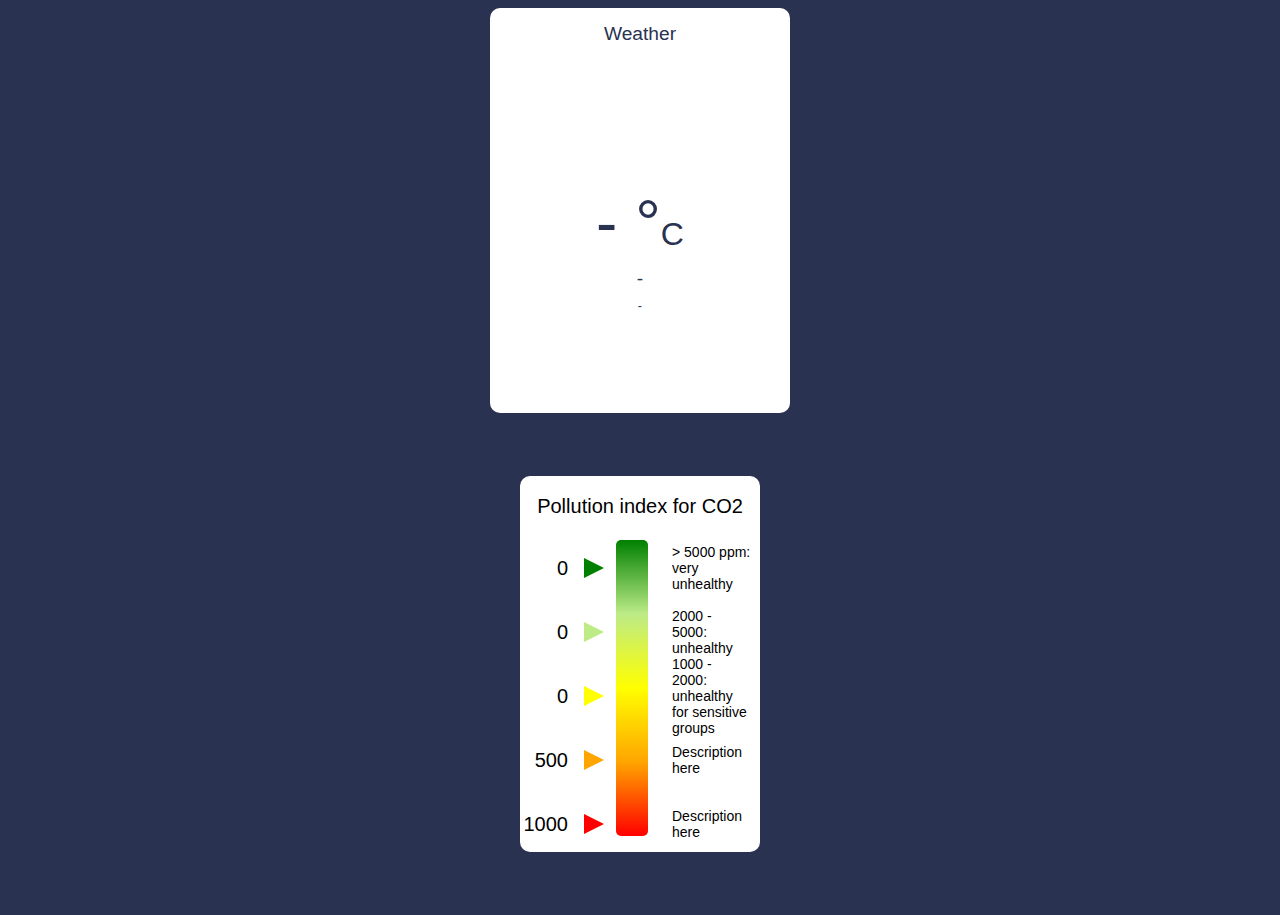
==== index.html @ 01a94a63 "pollution bar" ====
<!DOCTYPE html>
<html lang="en">
  <head>
    <meta charset="UTF-8" />
    <meta http-equiv="X-UA-Compatible" content="IE=edge" />
    <meta name="viewport" content="width=device-width, initial-scale=1.0" />
    <link rel="stylesheet" href="style.css" />
    <title>Weather fetching</title>
  </head>
  <body>
    <div class="container">
      <div class="app-title">
        <p>Weather</p>
      </div>
      <div class="notification"></div>

      <div class="weather container">
        <div class="weather-icon">
          <img src="icons/unknown.png" alt="" />
        </div>
        <div class="temp-value">
          <p>- °<span>C</span></p>
        </div>

        <div class="temp-description"><p>-</p></div>
        <div class="location"><p>-</p></div>
      </div>
    </div>
    <section id="pollutionInfo">
    <div class="pollutionGrid">
      <p id="headline">Pollution index for CO2</p>
        <p id="valueRed" class="pollutionValues">1000</p>
        <p id="valueOrange" class="pollutionValues">500</p>
        <p id="valueYellow" class="pollutionValues">0</p>
        <p id="valueLightGreen" class="pollutionValues">0</p>
        <p id="valueGreen" class="pollutionValues">0</p>
        <div id="redTriangle" class="triangle-down"></div>
        <div id="orangeTriangle" class="triangle-down"></div>
        <div id="yellowTriangle" class="triangle-down"></div>
        <div id="lightGreenTriangle" class="triangle-down"></div>
        <div id="greenTriangle" class="triangle-down"></div>
        <div class="bar"></div>
        <p id="descRed" class="descriptions">> 5000 ppm: very unhealthy</p>
        <p id="descOrange" class="descriptions">2000 - 5000: unhealthy</p>
        <p id="descYellow" class="descriptions">1000 - 2000: unhealthy for sensitive groups</p>
        <p id="descLightGreen" class="descriptions">Description here</p>
        <p id="descGreen" class="descriptions">Description here</p>
  </div>
</section>
    <script src="api.js"></script>
    <!-- <script src="script.js"></script> -->
  </body>
</html>
---- style.css ----
* {
  font-family: "Rimouksi", sans-serif;
}
body {
  background-color: #293251;
}
.container {
  width: 300px;
  background-color: #fff;
  display: block;
  margin: 0 auto;
  border-radius: 10px;
  padding-bottom: 50px;
}
.app-title {
  width: 300px;
  height: 50px;
  border-radius: 10px 10px 0 0;
}
.app-title p {
  text-align: center;
  padding: 15px;
  margin: 0 auto;
  font-size: 1.2em;
  color: #293251;
}
.notification {
  background-color: #f8d7da;
  display: none;
}
.notification p {
  background-color: #721c24;
  font-size: 1.2em;
  margin: 0;
  text-align: center;
  padding: 10px 0;
}
.weather-container {
  width: 300px;
  height: 260px;
  background-color: #19457a;
}
.weather-icon {
  width: 300px;
  height: 128px;
  /* background-color: #721c24; */
}
.weather-icon img {
  display: block;
  margin: 0 auto;
}
.temp-value p {
  padding: 0;
  margin: 0;
  color: #293251;
  font-size: 4em;
  text-align: center;
  cursor: pointer;
}
/* .temp-value p:hover {
} */
.temp-value span {
  color: #293251;
  font-size: 0.5em;
}
/* .temp-description {
} */
.temp-description p {
  padding: 8px;
  margin: 0;
  color: #293251;
  text-align: center;
  font-size: 1.2em;
}
/* .location {
} */
.location p {
  margin: 0;
  padding: 0;
  color: #293251;
  text-align: center;
  font-size: 0.8em;
}
/*Air quality card*/

#pollutionInfo {
  display: flex;
  justify-content: center;
  align-items: center;
  margin: 7vh;
}
.pollutionGrid {
  display: grid;
  align-items: center;
  justify-content: center;
  grid-template-columns: 3rem 2rem 2rem 6.5rem;
  grid-template-rows: 3.5rem repeat(5, 3.5rem);
  grid-template-areas:
  "a a a a"
  "e j c o"
  "f k c p"
  "g l c q"
  "h m c r"
  "i n c s"
  ;
  grid-gap: 0.5rem;
  position: relative;
  background-color: white;
  border-radius: 10px;
}
#headline {
  font-size: 20px;
  grid-area: a;
  text-align: center;
  margin-top: 1.5rem;
}

/*Values*/

.pollutionValues {
  font-size: 20px;
  text-align: right;
}

#valueRed {
  grid-area: i;
}
#valueOrange {
  grid-area: h;
}
#valueYellow {
  grid-area: g;
}
#valueLightGreen {
  grid-area: f;
}
#valueGreen {
  grid-area: e;
}

/*Triangles*/

.triangle-down {
  margin-left: .5rem;
	width: 0;
	height: 0;
	border-left: 10px solid transparent;
	border-right: 10px solid transparent;
  transform: rotate(270deg);
}
.triangle-down p {
  font-size: 12px;
}
#redTriangle {
  grid-area: n;
  border-top: 20px solid red;
}
#orangeTriangle {
  grid-area: m;
  border-top: 20px solid orange;
}
#yellowTriangle {
  border-top: 20px solid yellow;
  grid-area: l;
}
#lightGreenTriangle {
  border-top: 20px solid rgb(188, 235, 135);
  grid-area: k;
}
#greenTriangle {
  border-top: 20px solid green;
  grid-area: j;
}
/*Pollution bar*/
.bar {
grid-area: c;
height: 95%;
width: 2rem;
background: linear-gradient(to top, red, orange, yellow, rgb(188, 235, 135), green);
border-radius: 5px;
margin-bottom: 1rem;
}

/*Descriptions*/

  .descriptions {
    font-size: 14px;
    padding-left: 1rem;
    padding-right: .6rem;
  }
  #descRed{
    grid-area: o;
  }
  #descOrange{
    grid-area: p;
  }
  #descYellow{
    grid-area: q;
  }
  #descLightGreen{
    grid-area: r;
  }
  #descGreen{
    grid-area: s;
  }
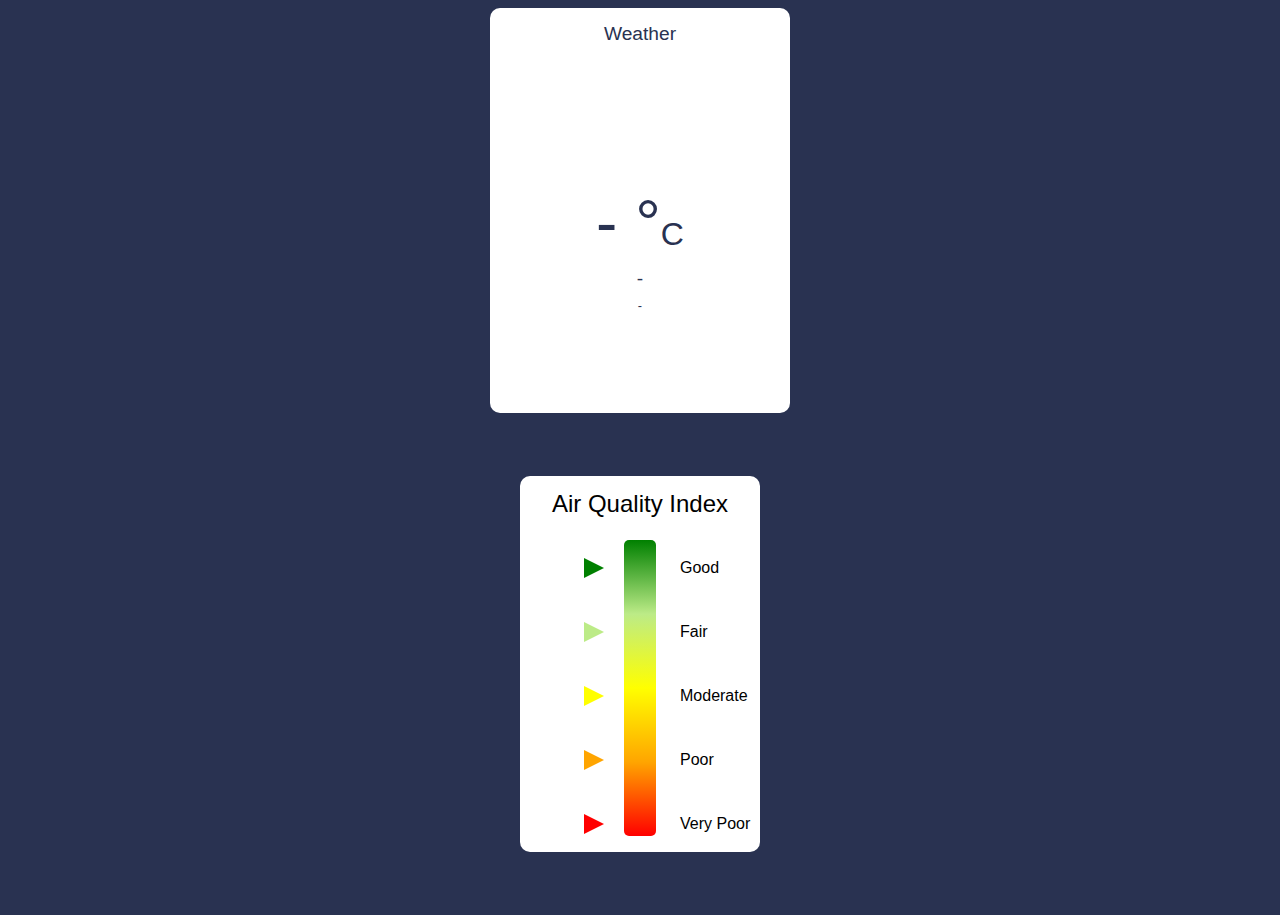
==== commit 26ca3985: "Merge pull request #2 from Sallaeliisa/main" ====
--- a/index.html
+++ b/index.html
@@ -28,23 +28,23 @@
     </div>
     <section id="pollutionInfo">
     <div class="pollutionGrid">
-      <p id="headline">Pollution index for CO2</p>
-        <p id="valueRed" class="pollutionValues">1000</p>
-        <p id="valueOrange" class="pollutionValues">500</p>
-        <p id="valueYellow" class="pollutionValues">0</p>
-        <p id="valueLightGreen" class="pollutionValues">0</p>
-        <p id="valueGreen" class="pollutionValues">0</p>
+      <p id="headline">Air Quality Index</p>
+        <p id="valueRed" class="pollutionValues"></p>
+        <p id="valueOrange" class="pollutionValues"></p>
+        <p id="valueYellow" class="pollutionValues"></p>
+        <p id="valueLightGreen" class="pollutionValues"></p>
+        <p id="valueGreen" class="pollutionValues"></p>
         <div id="redTriangle" class="triangle-down"></div>
         <div id="orangeTriangle" class="triangle-down"></div>
         <div id="yellowTriangle" class="triangle-down"></div>
         <div id="lightGreenTriangle" class="triangle-down"></div>
         <div id="greenTriangle" class="triangle-down"></div>
         <div class="bar"></div>
-        <p id="descRed" class="descriptions">> 5000 ppm: very unhealthy</p>
-        <p id="descOrange" class="descriptions">2000 - 5000: unhealthy</p>
-        <p id="descYellow" class="descriptions">1000 - 2000: unhealthy for sensitive groups</p>
-        <p id="descLightGreen" class="descriptions">Description here</p>
-        <p id="descGreen" class="descriptions">Description here</p>
+        <p id="descRed" class="descriptions">Very Poor</p>
+        <p id="descOrange" class="descriptions">Poor</p>
+        <p id="descYellow" class="descriptions">Moderate</p>
+        <p id="descLightGreen" class="descriptions">Fair</p>
+        <p id="descGreen" class="descriptions">Good</p>
   </div>
 </section>
     <script src="api.js"></script>
--- a/style.css
+++ b/style.css
@@ -93,7 +93,7 @@
   display: grid;
   align-items: center;
   justify-content: center;
-  grid-template-columns: 3rem 2rem 2rem 6.5rem;
+  grid-template-columns: 3.5rem 2rem 2rem 6rem;
   grid-template-rows: 3.5rem repeat(5, 3.5rem);
   grid-template-areas:
   "a a a a"
@@ -109,7 +109,7 @@
   border-radius: 10px;
 }
 #headline {
-  font-size: 20px;
+  font-size: 24px;
   grid-area: a;
   text-align: center;
   margin-top: 1.5rem;
@@ -120,6 +120,8 @@
 .pollutionValues {
   font-size: 20px;
   text-align: right;
+  margin-right: 1rem;
+  font-weight: bold;
 }
 
 #valueRed {
@@ -141,7 +143,6 @@
 /*Triangles*/
 
 .triangle-down {
-  margin-left: .5rem;
 	width: 0;
 	height: 0;
 	border-left: 10px solid transparent;
@@ -184,26 +185,26 @@
 /*Descriptions*/
 
   .descriptions {
-    font-size: 14px;
+    font-size: 16px;
     padding-left: 1rem;
     padding-right: .6rem;
   }
   #descRed{
-    grid-area: o;
+    grid-area: s;
   }
   #descOrange{
-    grid-area: p;
+    grid-area: r;
   }
   #descYellow{
     grid-area: q;
   }
   #descLightGreen{
-    grid-area: r;
+    grid-area: p;
   }
   #descGreen{
-    grid-area: s;
-  }
-
-
-
-
+    grid-area: o;
+  }
+
+
+
+
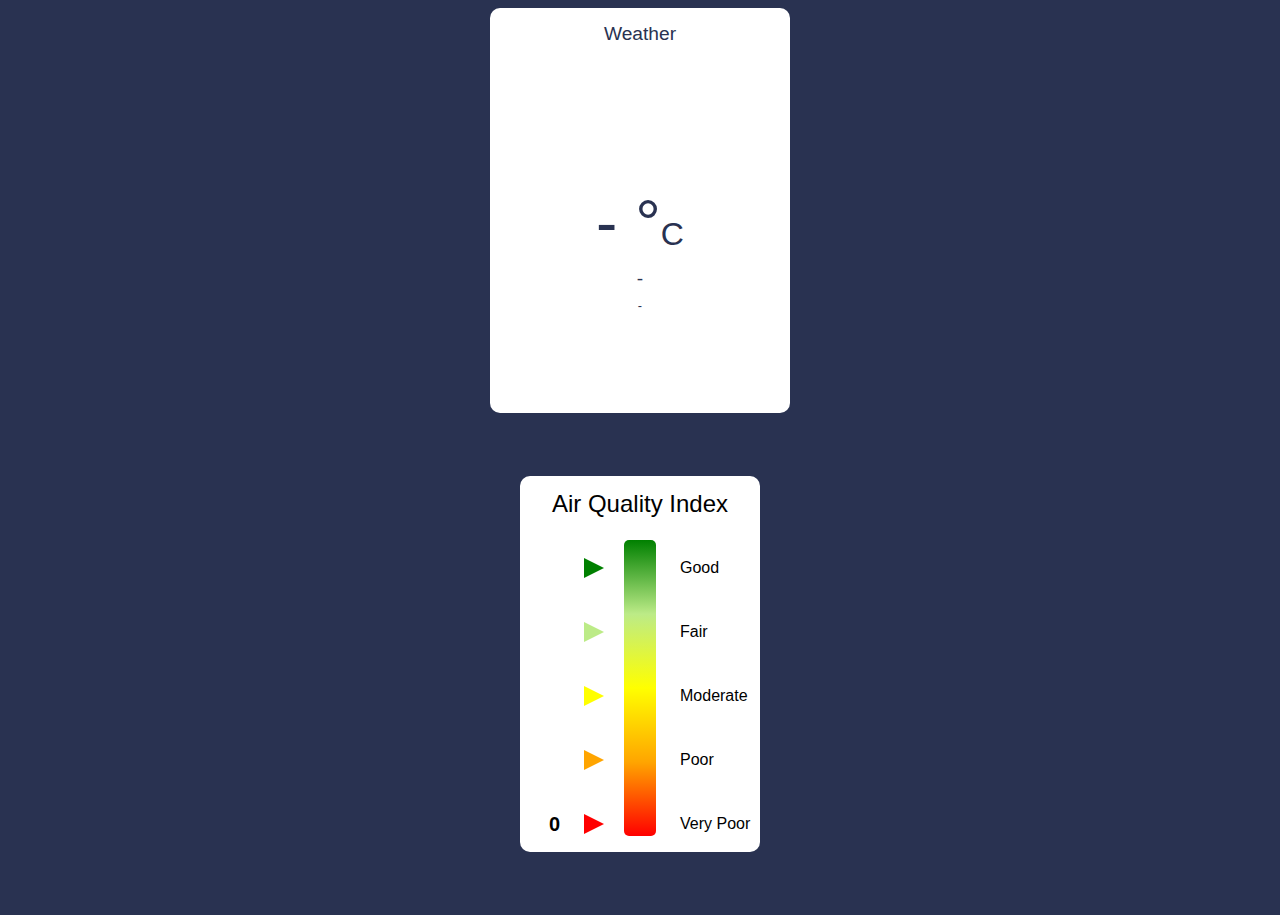
==== commit ea8a6618: "upload" ====
--- a/index.html
+++ b/index.html
@@ -29,7 +29,7 @@
     <section id="pollutionInfo">
     <div class="pollutionGrid">
       <p id="headline">Air Quality Index</p>
-        <p id="valueRed" class="pollutionValues"></p>
+        <p id="valueRed" class="pollutionValues">0</p>
         <p id="valueOrange" class="pollutionValues"></p>
         <p id="valueYellow" class="pollutionValues"></p>
         <p id="valueLightGreen" class="pollutionValues"></p>
--- a/style.css
+++ b/style.css
@@ -182,7 +182,7 @@
 margin-bottom: 1rem;
 }
 
-/*Descriptions*/
+/*Descriptions */
 
   .descriptions {
     font-size: 16px;
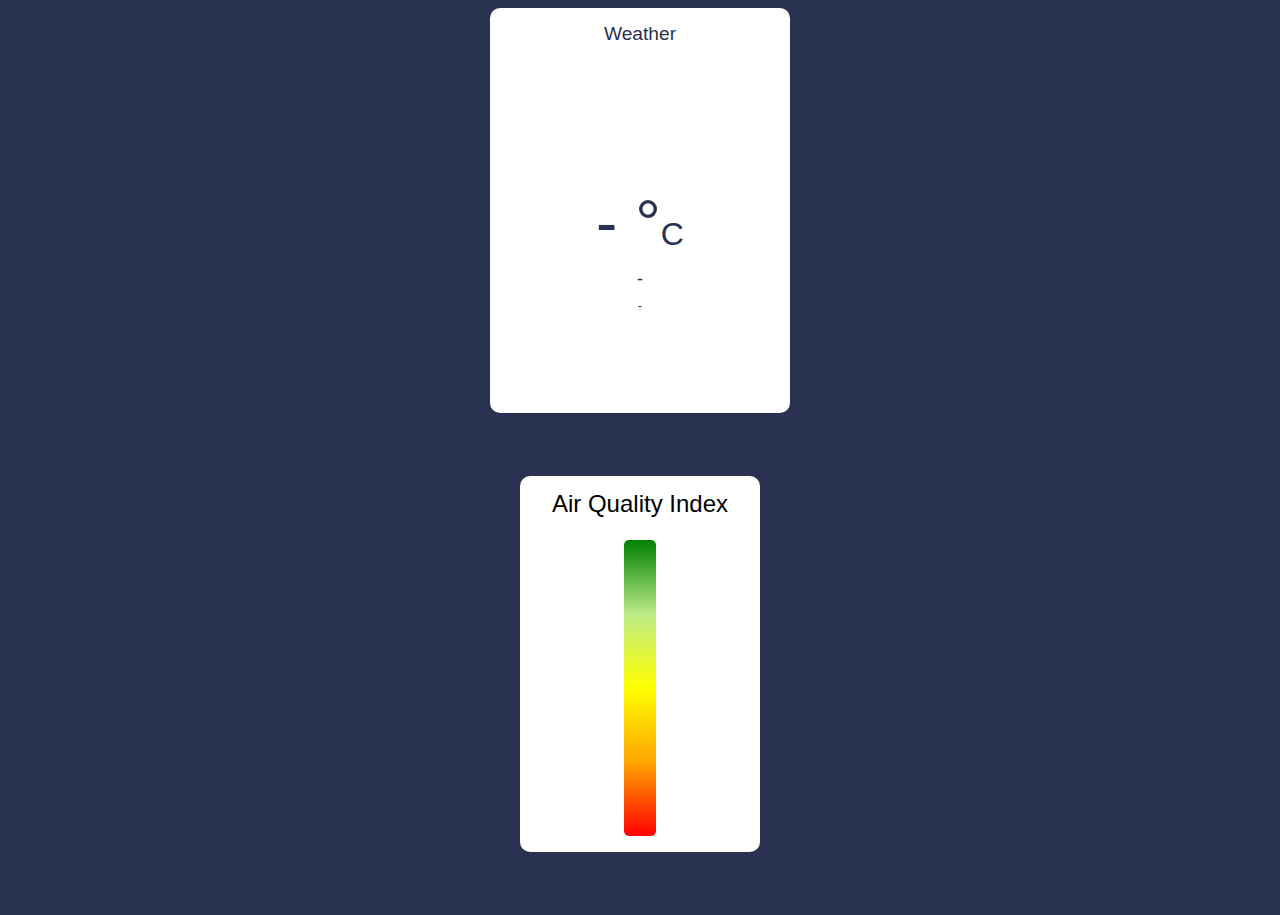
==== commit fdfebb2b: "pollution bar shows only one value at time" ====
--- a/index.html
+++ b/index.html
@@ -29,11 +29,11 @@
     <section id="pollutionInfo">
     <div class="pollutionGrid">
       <p id="headline">Air Quality Index</p>
-        <p id="valueRed" class="pollutionValues">0</p>
-        <p id="valueOrange" class="pollutionValues"></p>
-        <p id="valueYellow" class="pollutionValues"></p>
-        <p id="valueLightGreen" class="pollutionValues"></p>
-        <p id="valueGreen" class="pollutionValues"></p>
+        <p id="valueRed" class="pollutionValues">5</p>
+        <p id="valueOrange" class="pollutionValues">4</p>
+        <p id="valueYellow" class="pollutionValues">3</p>
+        <p id="valueLightGreen" class="pollutionValues">2</p>
+        <p id="valueGreen" class="pollutionValues">1</p>
         <div id="redTriangle" class="triangle-down"></div>
         <div id="orangeTriangle" class="triangle-down"></div>
         <div id="yellowTriangle" class="triangle-down"></div>
--- a/style.css
+++ b/style.css
@@ -182,7 +182,7 @@
 margin-bottom: 1rem;
 }
 
-/*Descriptions */
+/*Descriptions*/
 
   .descriptions {
     font-size: 16px;
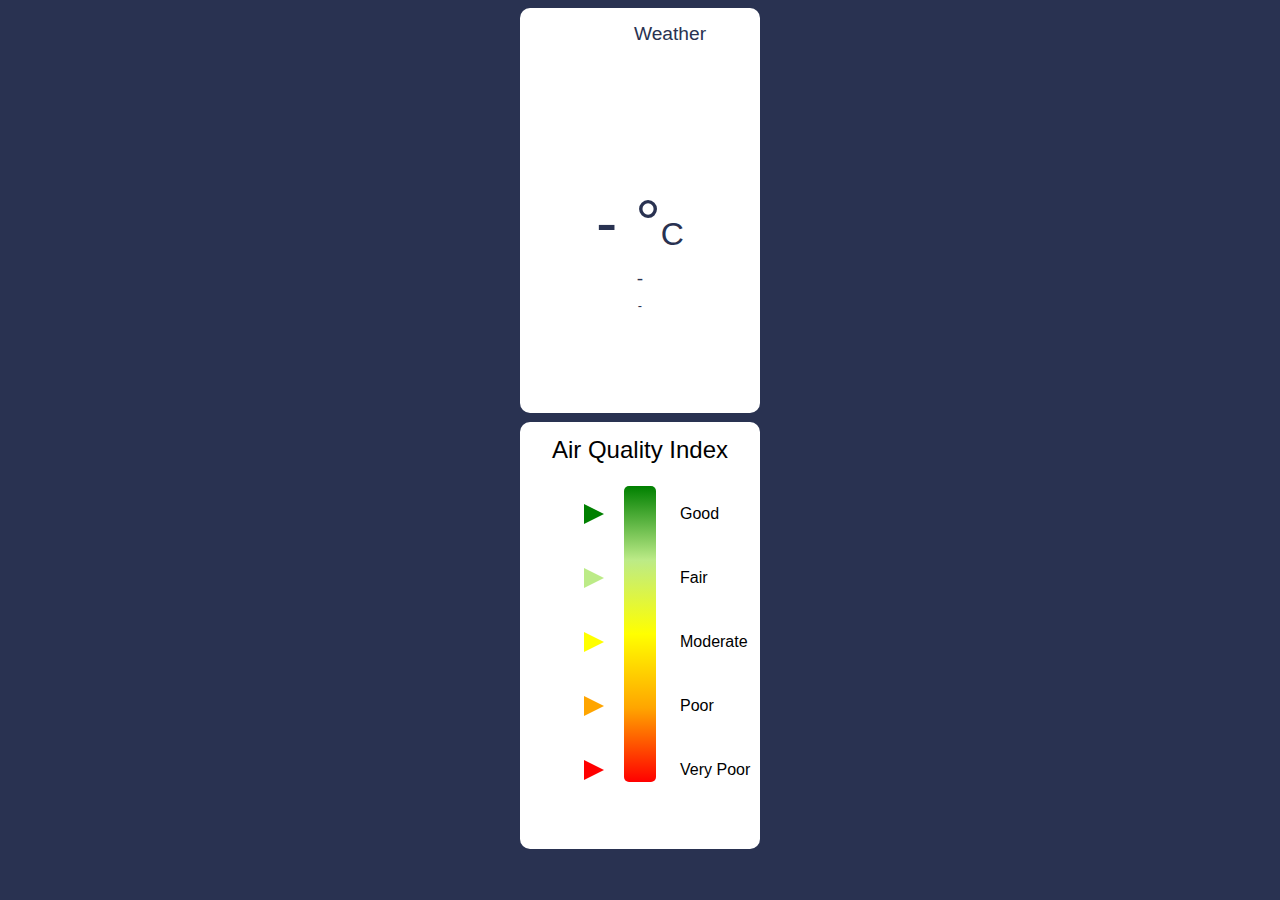
==== commit 4459bfdf: "air quality index working" ====
--- a/index.html
+++ b/index.html
@@ -27,13 +27,14 @@
       </div>
     </div>
     <section id="pollutionInfo">
-    <div class="pollutionGrid">
-      <p id="headline">Air Quality Index</p>
-        <p id="valueRed" class="pollutionValues">5</p>
-        <p id="valueOrange" class="pollutionValues">4</p>
-        <p id="valueYellow" class="pollutionValues">3</p>
-        <p id="valueLightGreen" class="pollutionValues">2</p>
-        <p id="valueGreen" class="pollutionValues">1</p>
+      <div class="pollutionGrid">
+        <p id="headline">Air Quality Index</p>
+        <h1 id="coLevel"></h1>
+        <p id="valueRed" class="pollutionValues"></p>
+        <p id="valueOrange" class="pollutionValues"></p>
+        <p id="valueYellow" class="pollutionValues"></p>
+        <p id="valueLightGreen" class="pollutionValues"></p>
+        <p id="valueGreen" class="pollutionValues"></p>
         <div id="redTriangle" class="triangle-down"></div>
         <div id="orangeTriangle" class="triangle-down"></div>
         <div id="yellowTriangle" class="triangle-down"></div>
@@ -45,8 +46,8 @@
         <p id="descYellow" class="descriptions">Moderate</p>
         <p id="descLightGreen" class="descriptions">Fair</p>
         <p id="descGreen" class="descriptions">Good</p>
-  </div>
-</section>
+      </div>
+    </section>
     <script src="api.js"></script>
     <!-- <script src="script.js"></script> -->
   </body>
--- a/style.css
+++ b/style.css
@@ -5,7 +5,7 @@
   background-color: #293251;
 }
 .container {
-  width: 300px;
+  width: 240px;
   background-color: #fff;
   display: block;
   margin: 0 auto;
@@ -81,13 +81,153 @@
   text-align: center;
   font-size: 0.8em;
 }
+
+/********Windmill styles:**********/
+:root {
+  --bgcolor: #222;
+  --windmillcolor: #bababa;
+  /* --windmillrotation: 4s; */
+  --bulbcolor: #360a0a;
+  --bulbLight: 10px;
+  --lightbulbpulse: 2s;
+}
+
+#windmillTitle {
+  background-color: lightgreen;
+}
+
+#windmill {
+  width: 300px;
+  height: 350px;
+  margin: 10px auto 0;
+  position: relative;
+  z-index: 10;
+  /* background: white; */
+}
+
+.post {
+  position: absolute;
+  width: 10px;
+  height: 200px;
+
+  background-color: #bababa;
+  /* background-image: linear-gradient(to top, var(--windmillcolor) 0%, darken(var(--windmillcolor), 20%) 100%); */
+  top: 145px;
+  left: 145px;
+  border-radius: 3px;
+}
+
+.engine {
+  position: absolute;
+  width: 20px;
+  height: 20px;
+  background-color: #bababa;
+  /* background-image: linear-gradient(to bottom, var(--windmillcolor) 0%, darken var(--windmillcolor) 20%, 100%); */
+  top: 130px;
+  left: 140px;
+  border-radius: 4px;
+}
+
+.head {
+  width: 10px;
+  height: 10px;
+  position: absolute;
+  top: 135px;
+  left: 145px;
+  z-index: 1000;
+  background-color: #696969;
+  /* background-image: radial-gradient(center, var(--windmillcolor) 0%, darken( var(--windmillcolor) 40%) 100%); */
+  border-radius: 50%;
+}
+
+.flaps {
+  width: 200px;
+  height: 200px;
+  position: absolute;
+  top: 40px;
+  left: 50px;
+  animation: rotatemill 10s linear infinite;
+}
+.speed1 {
+  animation: rotatemill 8s linear infinite;
+}
+.speed2 {
+  animation: rotatemill 4s linear infinite;
+}
+.speed3 {
+  animation: rotatemill 2s linear infinite;
+}
+.speed4 {
+  animation: rotatemill 1s linear infinite;
+}
+.speed5 {
+  animation: rotatemill 0.2s linear infinite;
+}
+
+.flap {
+  width: 5px;
+  height: 120px;
+  position: absolute;
+  background-color: #979797;
+  /* background: linear-gradient(to bottom, var(--windmillcolor) 0%, darken(var(--windmillcolor), 20%) 100%); */
+  border-top-left-radius: 5px 20px;
+}
+
+.flaps .flap:nth-child(1) {
+  top: -20px;
+  left: 97px;
+}
+
+.flaps .flap:nth-child(2) {
+  top: 70px;
+  left: 150px;
+  transform: rotate(120deg);
+}
+
+.flaps .flap:nth-child(3) {
+  top: 70px;
+  left: 45px;
+  transform: rotate(240deg);
+}
+.bulb {
+  height: 10px;
+  width: 10px;
+  position: absolute;
+  top: 123px;
+  left: 145px;
+  background: red;
+  border-radius: 50%;
+  animation: lightbulblight var(--lightbulbpulse) linear infinite;
+  z-index: -1;
+}
+
+@keyframes rotatemill {
+  0% {
+    transform: rotate(0deg);
+  }
+  100% {
+    transform: rotate(-360deg);
+  }
+}
+@keyframes lightbulblight {
+  0% {
+    background: rgba(197, 1, 1, 0.733);
+    box-shadow: 0 0 0 var(--bulbcolor);
+  }
+
+  50% {
+    background: lighten(var(--bulbcolor), 60%);
+    box-shadow: 0 0 var(--bulbLight) lighten(var(--bulbcolor), 60%);
+  }
+}
+
 /*Air quality card*/
 
 #pollutionInfo {
   display: flex;
   justify-content: center;
   align-items: center;
-  margin: 7vh;
+  margin: 1vh;
 }
 .pollutionGrid {
   display: grid;
@@ -96,13 +236,12 @@
   grid-template-columns: 3.5rem 2rem 2rem 6rem;
   grid-template-rows: 3.5rem repeat(5, 3.5rem);
   grid-template-areas:
-  "a a a a"
-  "e j c o"
-  "f k c p"
-  "g l c q"
-  "h m c r"
-  "i n c s"
-  ;
+    "a a a a"
+    "e j c o"
+    "f k c p"
+    "g l c q"
+    "h m c r"
+    "i n c s";
   grid-gap: 0.5rem;
   position: relative;
   background-color: white;
@@ -126,6 +265,7 @@
 
 #valueRed {
   grid-area: i;
+  /* visibility: hidden; */
 }
 #valueOrange {
   grid-area: h;
@@ -141,18 +281,21 @@
 }
 
 /*Triangles*/
-
+#coLevel {
+  margin-left: 60px;
+}
 .triangle-down {
-	width: 0;
-	height: 0;
-	border-left: 10px solid transparent;
-	border-right: 10px solid transparent;
+  width: 0;
+  height: 0;
+  border-left: 10px solid transparent;
+  border-right: 10px solid transparent;
   transform: rotate(270deg);
 }
 .triangle-down p {
   font-size: 12px;
 }
 #redTriangle {
+  /* visibility: hidden; */
   grid-area: n;
   border-top: 20px solid red;
 }
@@ -174,37 +317,40 @@
 }
 /*Pollution bar*/
 .bar {
-grid-area: c;
-height: 95%;
-width: 2rem;
-background: linear-gradient(to top, red, orange, yellow, rgb(188, 235, 135), green);
-border-radius: 5px;
-margin-bottom: 1rem;
-}
-
-/*Descriptions*/
-
-  .descriptions {
-    font-size: 16px;
-    padding-left: 1rem;
-    padding-right: .6rem;
-  }
-  #descRed{
-    grid-area: s;
-  }
-  #descOrange{
-    grid-area: r;
-  }
-  #descYellow{
-    grid-area: q;
-  }
-  #descLightGreen{
-    grid-area: p;
-  }
-  #descGreen{
-    grid-area: o;
-  }
-
-
-
-
+  grid-area: c;
+  height: 95%;
+  width: 2rem;
+  background: linear-gradient(
+    to top,
+    red,
+    orange,
+    yellow,
+    rgb(188, 235, 135),
+    green
+  );
+  border-radius: 5px;
+  margin-bottom: 1rem;
+}
+
+/*Descriptions */
+
+.descriptions {
+  font-size: 16px;
+  padding-left: 1rem;
+  padding-right: 0.6rem;
+}
+#descRed {
+  grid-area: s;
+}
+#descOrange {
+  grid-area: r;
+}
+#descYellow {
+  grid-area: q;
+}
+#descLightGreen {
+  grid-area: p;
+}
+#descGreen {
+  grid-area: o;
+}
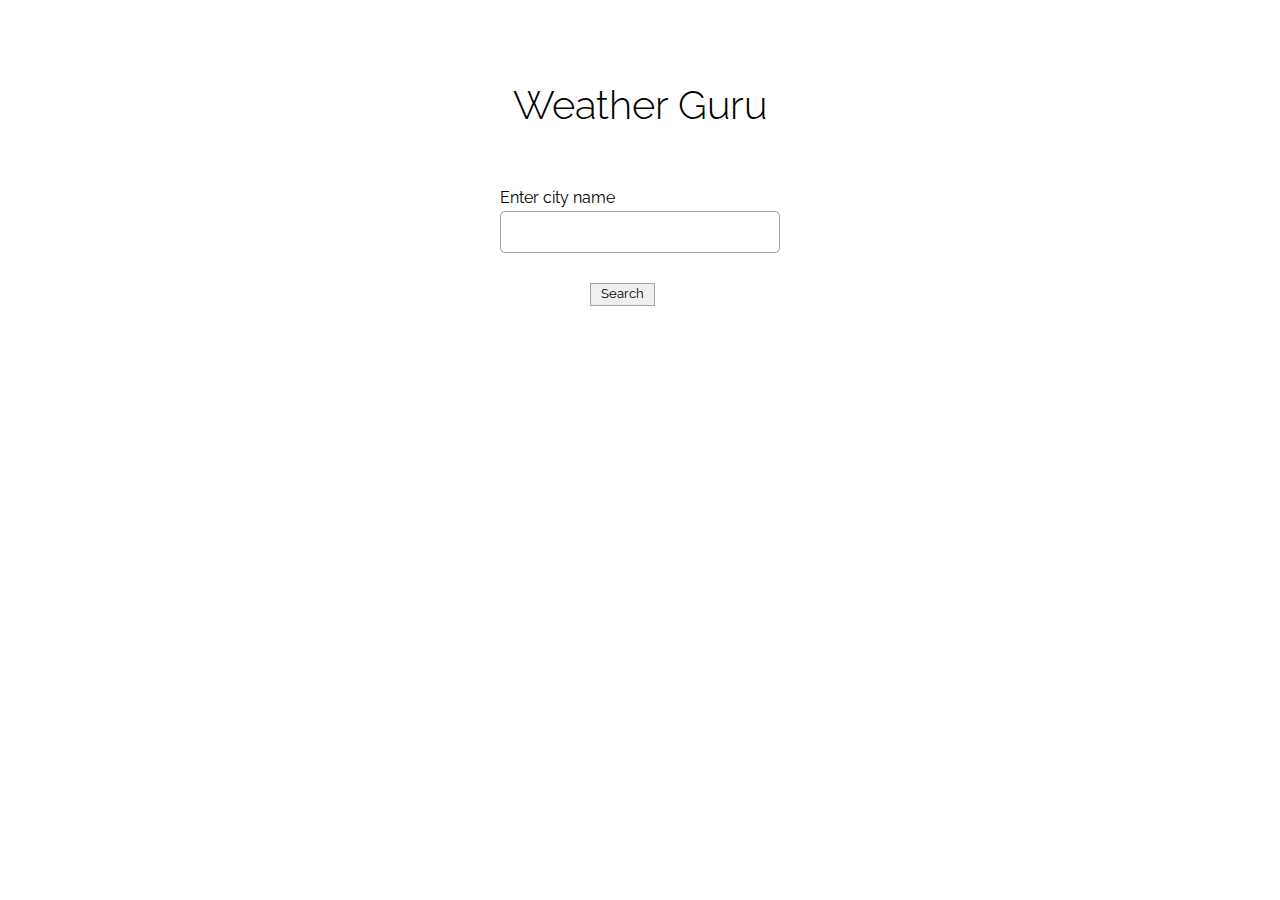
==== commit f2644a85: "air quality index working" ====
--- a/index.html
+++ b/index.html
@@ -5,50 +5,87 @@
     <meta http-equiv="X-UA-Compatible" content="IE=edge" />
     <meta name="viewport" content="width=device-width, initial-scale=1.0" />
     <link rel="stylesheet" href="style.css" />
-    <title>Weather fetching</title>
+    <link rel="preconnect" href="https://fonts.gstatic.com">
+    <link href="https://fonts.googleapis.com/css2?family=Raleway:wght@300&display=swap" rel="stylesheet">
+    <title>Weather-guru landing Page</title>
   </head>
   <body>
     <div class="container">
-      <div class="app-title">
-        <p>Weather</p>
-      </div>
-      <div class="notification"></div>
+      <header>
+        <h2>Weather Guru</h2>
+      </header>
+      <main>
+        <form>
+          <div class="city">
+            <label for="city">Enter city name</label>
+            <input type="text" id="cityName" />
+          </div>
+        </form>
+        <div class="searchBtn">
+          <button type="submit" id="submit">
+            Search
+          </button>
+        </div>
+        <div id = 'data-area'>
+          <div>
+            <div class="app-title">
+              <p id = "greeting-text">Weather</p>
 
-      <div class="weather container">
-        <div class="weather-icon">
-          <img src="icons/unknown.png" alt="" />
+            <div class="notification"></div>
+      
+            <div class="weather container">
+              <div class="weather-icon">
+                <img src="icons/unknown.png" alt="" />
+              </div>
+              <div class="temp-value">
+                <p>- °<span>C</span></p>
+              </div>
+      
+              <div class="temp-description"><p>-</p></div>
+              <div class="location"><p>-</p></div>
+            </div>
+
+          <section id="pollutionInfo">
+            <div class="pollutionGrid">
+              <p id="headline">Air Quality Index</p>
+              <h1 id="aqiLevel"></h1>
+                <p id="valueRed" class="pollutionValues">0</p>
+                <p id="valueOrange" class="pollutionValues"></p>
+                <p id="valueYellow" class="pollutionValues"></p>
+                <p id="valueLightGreen" class="pollutionValues"></p>
+                <p id="valueGreen" class="pollutionValues"></p>
+                <div id="redTriangle" class="triangle-down"></div>
+                <div id="orangeTriangle" class="triangle-down"></div>
+                <div id="yellowTriangle" class="triangle-down"></div>
+                <div id="lightGreenTriangle" class="triangle-down"></div>
+                <div id="greenTriangle" class="triangle-down"></div>
+                <div class="bar"></div>
+                <p id="descRed" class="descriptions">Very Poor</p>
+                <p id="descOrange" class="descriptions">Poor</p>
+                <p id="descYellow" class="descriptions">Moderate</p>
+                <p id="descLightGreen" class="descriptions">Fair</p>
+                <p id="descGreen" class="descriptions">Good</p>
+            </div>
+          </section>
+          <div class = "windmill-container"> 
+            <div id = 'windmillTitle'>
+              Let's' get that windmill here:
+            </div>
+            <div id = 'windmill'>
+              <div class = 'post'></div>
+              <div class = 'engine'></div>
+              <div class = 'flaps'>
+              <div class = 'flap'></div>
+              <div class = 'flap'></div>
+              <div class = 'flap'></div>
+              </div>
+              <div class = 'bulb'></div>
+              <div class = 'head'></div>
+            </div> 
+          </div>
         </div>
-        <div class="temp-value">
-          <p>- °<span>C</span></p>
-        </div>
-
-        <div class="temp-description"><p>-</p></div>
-        <div class="location"><p>-</p></div>
-      </div>
+      </main>
     </div>
-    <section id="pollutionInfo">
-      <div class="pollutionGrid">
-        <p id="headline">Air Quality Index</p>
-        <h1 id="coLevel"></h1>
-        <p id="valueRed" class="pollutionValues"></p>
-        <p id="valueOrange" class="pollutionValues"></p>
-        <p id="valueYellow" class="pollutionValues"></p>
-        <p id="valueLightGreen" class="pollutionValues"></p>
-        <p id="valueGreen" class="pollutionValues"></p>
-        <div id="redTriangle" class="triangle-down"></div>
-        <div id="orangeTriangle" class="triangle-down"></div>
-        <div id="yellowTriangle" class="triangle-down"></div>
-        <div id="lightGreenTriangle" class="triangle-down"></div>
-        <div id="greenTriangle" class="triangle-down"></div>
-        <div class="bar"></div>
-        <p id="descRed" class="descriptions">Very Poor</p>
-        <p id="descOrange" class="descriptions">Poor</p>
-        <p id="descYellow" class="descriptions">Moderate</p>
-        <p id="descLightGreen" class="descriptions">Fair</p>
-        <p id="descGreen" class="descriptions">Good</p>
-      </div>
-    </section>
     <script src="api.js"></script>
-    <!-- <script src="script.js"></script> -->
   </body>
 </html>
--- a/style.css
+++ b/style.css
@@ -1,12 +1,91 @@
 * {
-  font-family: "Rimouksi", sans-serif;
-}
+  margin: 0;
+  padding: 0;
+  box-sizing: border-box;
+  line-height: 1.6;
+}
+.container {
+  width: 300px;
+  height: 300px;
+  background-color: rgba(255, 255, 255, 0.5);
+  display: block;
+  margin-top: 100px;
+  border-radius: 10px;
+  padding-bottom: 50px;
+}
+
 body {
-  background-color: #293251;
-}
+  font-family: "Raleway", sans-serif;
+  height: 50vh;
+  background: url(https://source.unsplash.com/9AqIdzEc9pY/1600x900) no-repeat
+    fixed center center/cover;
+  display: flex;
+  justify-content: center;
+  align-items: center;
+  position: relative;
+}
+header {
+  display: flex;
+  height: 50px;
+  justify-content: center;
+  align-items: center;
+  /* position: fixed; */
+  top: 0;
+  background-color: transparent;
+  /* width: 100%; */
+}
+#data-area {
+  display: none;
+}
+
+.showIt {
+  display: block;
+}
+
+form {
+  margin-top: 50px;
+  padding: 10px;
+}
+
+h2 {
+  font-weight: 300;
+  font-size: 2.5rem;
+  margin-top: 10px;
+}
+
+input,
+textarea,
+button {
+  font-family: "Raleway", sans-serif;
+}
+
+.city input {
+  width: 100%;
+  padding: 10px;
+  border: 1px solid #a4a4a4;
+  border-radius: 5px;
+  font-size: 13px;
+}
+
+p {
+  margin-top: 10px;
+  margin-left: 10px;
+  margin-bottom: 10px;
+}
+
+button {
+  align-items: center;
+  border: 1px solid #a4a4a4;
+  margin-top: 20px;
+  padding-right: 10px;
+  padding-left: 10px;
+  font-size: 13px;
+  margin-left: 100px;
+}
+
 .container {
-  width: 240px;
-  background-color: #fff;
+  width: 300px;
+  background-color: 255, 255, 255, 255, 0.5;
   display: block;
   margin: 0 auto;
   border-radius: 10px;
@@ -38,7 +117,7 @@
 .weather-container {
   width: 300px;
   height: 260px;
-  background-color: #19457a;
+  background-color: rgba(255, 255, 255, 0.5);
 }
 .weather-icon {
   width: 300px;
@@ -83,32 +162,26 @@
 }
 
 /********Windmill styles:**********/
-:root {
-  --bgcolor: #222;
-  --windmillcolor: #bababa;
-  /* --windmillrotation: 4s; */
-  --bulbcolor: #360a0a;
-  --bulbLight: 10px;
-  --lightbulbpulse: 2s;
-}
-
-#windmillTitle {
-  background-color: lightgreen;
-}
-
+.windmill-container {
+  width: 300px;
+  height: 278px;
+  background-color: rgba(255, 255, 255, 0.459);
+  border-radius: 10px;
+  text-align: center;
+  padding-top: 10px;
+}
 #windmill {
   width: 300px;
-  height: 350px;
-  margin: 10px auto 0;
+  height: 30%;
+  margin: 1rem auto 0;
   position: relative;
   z-index: 10;
-  /* background: white; */
 }
 
 .post {
   position: absolute;
-  width: 10px;
-  height: 200px;
+  width: 5px;
+  height: 80px;
 
   background-color: #bababa;
   /* background-image: linear-gradient(to top, var(--windmillcolor) 0%, darken(var(--windmillcolor), 20%) 100%); */
@@ -119,33 +192,32 @@
 
 .engine {
   position: absolute;
-  width: 20px;
-  height: 20px;
+  width: 10px;
+  height: 10px;
   background-color: #bababa;
   /* background-image: linear-gradient(to bottom, var(--windmillcolor) 0%, darken var(--windmillcolor) 20%, 100%); */
-  top: 130px;
-  left: 140px;
-  border-radius: 4px;
+  top: 137px;
+  left: 142px;
+  border-radius: 2px;
 }
 
 .head {
-  width: 10px;
-  height: 10px;
-  position: absolute;
-  top: 135px;
+  width: 5px;
+  height: 5px;
+  position: absolute;
+  top: 140px;
   left: 145px;
   z-index: 1000;
   background-color: #696969;
-  /* background-image: radial-gradient(center, var(--windmillcolor) 0%, darken( var(--windmillcolor) 40%) 100%); */
   border-radius: 50%;
 }
 
 .flaps {
-  width: 200px;
-  height: 200px;
-  position: absolute;
-  top: 40px;
-  left: 50px;
+  width: 100px;
+  height: 100px;
+  position: absolute;
+  top: 90px;
+  left: 99px;
   animation: rotatemill 10s linear infinite;
 }
 .speed1 {
@@ -165,39 +237,39 @@
 }
 
 .flap {
-  width: 5px;
-  height: 120px;
+  width: 3px;
+  height: 60px;
   position: absolute;
   background-color: #979797;
   /* background: linear-gradient(to bottom, var(--windmillcolor) 0%, darken(var(--windmillcolor), 20%) 100%); */
-  border-top-left-radius: 5px 20px;
+  /* border-top-left-radius: 5px 20px; */
 }
 
 .flaps .flap:nth-child(1) {
-  top: -20px;
-  left: 97px;
+  top: -10px;
+  left: 50px;
 }
 
 .flaps .flap:nth-child(2) {
-  top: 70px;
-  left: 150px;
+  top: 35px;
+  left: 75px;
   transform: rotate(120deg);
 }
 
 .flaps .flap:nth-child(3) {
-  top: 70px;
-  left: 45px;
+  top: 35px;
+  left: 22px;
   transform: rotate(240deg);
 }
 .bulb {
-  height: 10px;
-  width: 10px;
-  position: absolute;
-  top: 123px;
-  left: 145px;
+  height: 8px;
+  width: 8px;
+  position: absolute;
+  top: 133px;
+  left: 143px;
   background: red;
   border-radius: 50%;
-  animation: lightbulblight var(--lightbulbpulse) linear infinite;
+  animation: lightbulblight 2s linear infinite;
   z-index: -1;
 }
 
@@ -211,13 +283,13 @@
 }
 @keyframes lightbulblight {
   0% {
-    background: rgba(197, 1, 1, 0.733);
-    box-shadow: 0 0 0 var(--bulbcolor);
+    background: rgba(49, 7, 7, 0.733);
+    box-shadow: 0 0 0 #290707;
   }
 
   50% {
-    background: lighten(var(--bulbcolor), 60%);
-    box-shadow: 0 0 var(--bulbLight) lighten(var(--bulbcolor), 60%);
+    background: lighten(#f12a2a, 60%);
+    box-shadow: 0 0 10px lighten(#110303, 60%);
   }
 }
 
@@ -230,6 +302,7 @@
   margin: 1vh;
 }
 .pollutionGrid {
+  width: 400px;
   display: grid;
   align-items: center;
   justify-content: center;
@@ -244,7 +317,7 @@
     "i n c s";
   grid-gap: 0.5rem;
   position: relative;
-  background-color: white;
+  background-color: rgba(255, 255, 255, 0.5);
   border-radius: 10px;
 }
 #headline {
@@ -265,7 +338,6 @@
 
 #valueRed {
   grid-area: i;
-  /* visibility: hidden; */
 }
 #valueOrange {
   grid-area: h;
@@ -281,9 +353,7 @@
 }
 
 /*Triangles*/
-#coLevel {
-  margin-left: 60px;
-}
+
 .triangle-down {
   width: 0;
   height: 0;
@@ -295,7 +365,6 @@
   font-size: 12px;
 }
 #redTriangle {
-  /* visibility: hidden; */
   grid-area: n;
   border-top: 20px solid red;
 }
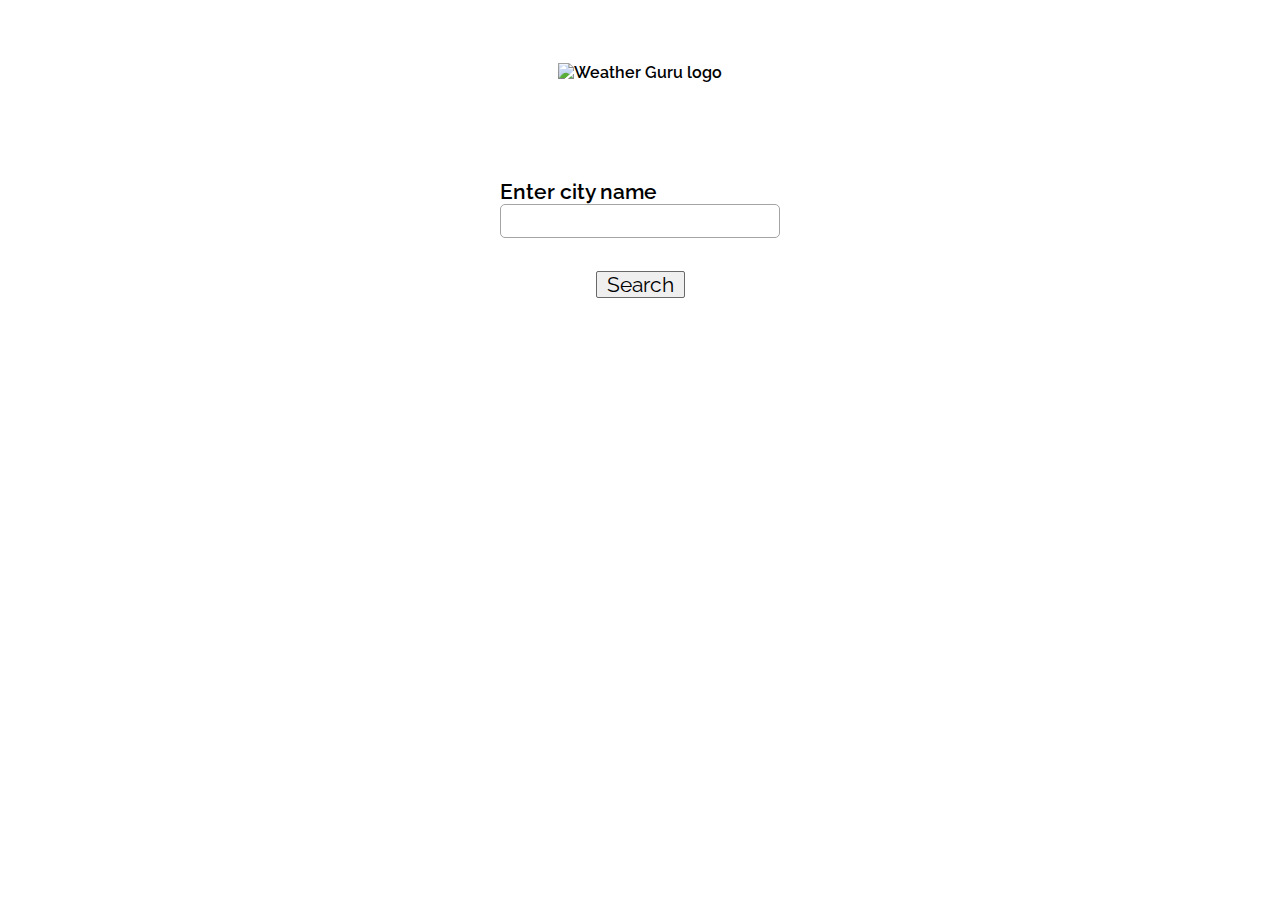
==== commit cc855df4: "took the greeting from data-area and added directly under search-button" ====
--- a/index.html
+++ b/index.html
@@ -5,14 +5,17 @@
     <meta http-equiv="X-UA-Compatible" content="IE=edge" />
     <meta name="viewport" content="width=device-width, initial-scale=1.0" />
     <link rel="stylesheet" href="style.css" />
-    <link rel="preconnect" href="https://fonts.gstatic.com">
-    <link href="https://fonts.googleapis.com/css2?family=Raleway:wght@300&display=swap" rel="stylesheet">
-    <title>Weather-guru landing Page</title>
+    <link rel="preconnect" href="https://fonts.gstatic.com" />
+    <link
+      href="https://fonts.googleapis.com/css2?family=Raleway:wght@300&display=swap"
+      rel="stylesheet"
+    />
+    <title>Weather Guru</title>
   </head>
   <body>
     <div class="container">
       <header>
-        <h2>Weather Guru</h2>
+        <img class="logo" src="Weather-Guru-Logo.svg" alt="Weather Guru logo" />
       </header>
       <main>
         <form>
@@ -22,66 +25,79 @@
           </div>
         </form>
         <div class="searchBtn">
-          <button type="submit" id="submit">
-            Search
-          </button>
+          <button type="submit" id="submit">Search</button>
         </div>
-        <div id = 'data-area'>
-          <div>
-            <div class="app-title">
-              <p id = "greeting-text">Weather</p>
+        <div class="app-title">
+          <p id="greeting-text"></p>
+        </div>
+        <div id="data-area">
 
-            <div class="notification"></div>
-      
-            <div class="weather container">
-              <div class="weather-icon">
-                <img src="icons/unknown.png" alt="" />
-              </div>
-              <div class="temp-value">
-                <p>- °<span>C</span></p>
-              </div>
-      
-              <div class="temp-description"><p>-</p></div>
-              <div class="location"><p>-</p></div>
+
+          <div class="weather container">
+            <div class="weather-icon">
+              <img src="icons/unknown.png" alt="" />
             </div>
+            <div class="temp-value">
+              <p>- °<span>C</span></p>
+            </div>
+
+            <div class="temp-description"><p>-</p></div>
+            <div class="location"><p>-</p></div>
+          </div>
+
+          <!-- Sunrise/sunset info: -->
+          <div class="sunrise_set">
+            <div class="sunrise">
+              <h4>Sunrise:</h4>
+              <p>-</p>
+            </div>
+            <div class="sunset">
+              <h4>Sunset:</h4>
+              <p>-</p>
+            </div>
+          </div>
 
           <section id="pollutionInfo">
             <div class="pollutionGrid">
               <p id="headline">Air Quality Index</p>
-              <h1 id="aqiLevel"></h1>
-                <p id="valueRed" class="pollutionValues">0</p>
-                <p id="valueOrange" class="pollutionValues"></p>
-                <p id="valueYellow" class="pollutionValues"></p>
-                <p id="valueLightGreen" class="pollutionValues"></p>
-                <p id="valueGreen" class="pollutionValues"></p>
-                <div id="redTriangle" class="triangle-down"></div>
-                <div id="orangeTriangle" class="triangle-down"></div>
-                <div id="yellowTriangle" class="triangle-down"></div>
-                <div id="lightGreenTriangle" class="triangle-down"></div>
-                <div id="greenTriangle" class="triangle-down"></div>
-                <div class="bar"></div>
-                <p id="descRed" class="descriptions">Very Poor</p>
-                <p id="descOrange" class="descriptions">Poor</p>
-                <p id="descYellow" class="descriptions">Moderate</p>
-                <p id="descLightGreen" class="descriptions">Fair</p>
-                <p id="descGreen" class="descriptions">Good</p>
+              <h1 id="coLevel"></h1>
+              <p id="valueRed" class="pollutionValues">5</p>
+              <p id="valueOrange" class="pollutionValues">4</p>
+              <p id="valueYellow" class="pollutionValues">3</p>
+              <p id="valueLightGreen" class="pollutionValues">2</p>
+              <p id="valueGreen" class="pollutionValues">1</p>
+              <div id="redTriangle" class="triangle-down"></div>
+              <div id="orangeTriangle" class="triangle-down"></div>
+              <div id="yellowTriangle" class="triangle-down"></div>
+              <div id="lightGreenTriangle" class="triangle-down"></div>
+              <div id="greenTriangle" class="triangle-down"></div>
+              <div class="bar"></div>
+              <p id="descRed" class="descriptions">Very Poor</p>
+              <p id="descOrange" class="descriptions">Poor</p>
+              <p id="descYellow" class="descriptions">Moderate</p>
+              <p id="descLightGreen" class="descriptions">Fair</p>
+              <p id="descGreen" class="descriptions">Good</p>
             </div>
           </section>
-          <div class = "windmill-container"> 
-            <div id = 'windmillTitle'>
-              Let's' get that windmill here:
+          <div class="windmill-container">
+            <div id="windData">
+              <div id="windmillTitle">Let's' get that windmill here:</div>
+              <div id="windDirection">
+                <img src="arrow-down.svg" alt="Wind direction indicator" />
+              </div>
+              <!-- arrow from fontawesome.com -->
             </div>
-            <div id = 'windmill'>
-              <div class = 'post'></div>
-              <div class = 'engine'></div>
-              <div class = 'flaps'>
-              <div class = 'flap'></div>
-              <div class = 'flap'></div>
-              <div class = 'flap'></div>
+            <div id="windmill">
+              <div class="post"></div>
+              <div class="engine"></div>
+              <div class="flaps">
+                <div class="flap"></div>
+                <div class="flap"></div>
+                <div class="flap"></div>
               </div>
-              <div class = 'bulb'></div>
-              <div class = 'head'></div>
-            </div> 
+              <div class="bulb"></div>
+              <div class="head"></div>
+            </div>
           </div>
         </div>
       </main>
--- a/style.css
+++ b/style.css
@@ -1,22 +1,32 @@
+:root {
+  --font: "Raleway", sans-serif;
+  --container: rgba(255, 255, 255, 0.5);
+  --button-border: #a4a4a4;
+  --paragraph-color: #293251;
+  --windmill-color1: #bababa;
+  --windmill-head: #696969;
+  --windmill-flap: #979797;
+  --bulb-aqi1: #ff0000;
+  --aqi2: #ffa500;
+  --aqi3: #ffff00;
+  --aqi4: #bceb87;
+  --aqi5: #008000;
+  --button-hover: #d3d3d3;
+}
+
 * {
   margin: 0;
   padding: 0;
   box-sizing: border-box;
-  line-height: 1.6;
-}
-.container {
-  width: 300px;
-  height: 300px;
-  background-color: rgba(255, 255, 255, 0.5);
-  display: block;
-  margin-top: 100px;
-  border-radius: 10px;
-  padding-bottom: 50px;
+}
+
+html {
+  scroll-behavior: smooth;
 }
 
 body {
-  font-family: "Raleway", sans-serif;
-  height: 50vh;
+  font-family: var(--font);
+  font-weight: 600;
   background: url(https://source.unsplash.com/9AqIdzEc9pY/1600x900) no-repeat
     fixed center center/cover;
   display: flex;
@@ -24,89 +34,117 @@
   align-items: center;
   position: relative;
 }
+
+h2 {
+  font-weight: 600;
+  font-size: 2.5rem;
+  margin-top: 10px;
+}
+
+h4 {
+  padding: 10px 0;
+}
+
+.container {
+  width: 300px;
+  height: 300px;
+  background-color: var(--container);
+  display: block;
+  border-radius: 10px;
+  padding-bottom: 50px;
+}
+
 header {
   display: flex;
-  height: 50px;
+  height: 16vh;
   justify-content: center;
   align-items: center;
-  /* position: fixed; */
   top: 0;
   background-color: transparent;
-  /* width: 100%; */
-}
-#data-area {
-  display: none;
-}
-
-.showIt {
-  display: block;
 }
 
 form {
-  margin-top: 50px;
+  margin-top: 25px;
   padding: 10px;
-}
-
-h2 {
-  font-weight: 300;
-  font-size: 2.5rem;
-  margin-top: 10px;
+  margin-bottom: 23px;
 }
 
 input,
 textarea,
 button {
-  font-family: "Raleway", sans-serif;
+  font-family: var(--font);
+}
+
+label {
+  font-size: 1.3rem;
 }
 
 .city input {
   width: 100%;
-  padding: 10px;
-  border: 1px solid #a4a4a4;
+  padding: 5px 10px;
+  border: 1px solid var(--button-border);
   border-radius: 5px;
-  font-size: 13px;
-}
-
-p {
-  margin-top: 10px;
-  margin-left: 10px;
-  margin-bottom: 10px;
+  font-size: 1.2rem;
 }
 
 button {
+  display: flex;
+  justify-content: center;
   align-items: center;
-  border: 1px solid #a4a4a4;
-  margin-top: 20px;
-  padding-right: 10px;
-  padding-left: 10px;
-  font-size: 13px;
-  margin-left: 100px;
-}
-
-.container {
-  width: 300px;
-  background-color: 255, 255, 255, 255, 0.5;
+  border: 0.5px solid var(--windmill-head);
+  font-size: 1.3rem;
+  margin: 0 auto;
+  padding: 0 10px;
+  border-radius: 2px;
+  -webkit-border-radius: 2px;
+  -moz-border-radius: 2px;
+  -ms-border-radius: 2px;
+  -o-border-radius: 2px;
+}
+
+button:hover {
+  background-color: var(--button-hover);
+  border: 1px solid var(--windmill-head);
+  border-radius: 2px;
+  -webkit-border-radius: 2px;
+  -moz-border-radius: 2px;
+  -ms-border-radius: 2px;
+  -o-border-radius: 2px;
+  font-weight: 600;
+}
+
+#data-area {
+  display: none;
+}
+
+.showIt {
   display: block;
-  margin: 0 auto;
-  border-radius: 10px;
-  padding-bottom: 50px;
-}
+}
+
 .app-title {
   width: 300px;
   height: 50px;
   border-radius: 10px 10px 0 0;
 }
+
 .app-title p {
-  text-align: center;
-  padding: 15px;
+  display: block;
+  text-align: center;
+  padding: 0;
   margin: 0 auto;
   font-size: 1.2em;
-  color: #293251;
-}
+  color: var(--paragraph-color);
+}
+
+#greeting-text {
+  padding: 10px 0 5px 0;
+}
+
 .notification {
   background-color: #f8d7da;
   display: none;
 }
+
 .notification p {
   background-color: #721c24;
   font-size: 1.2em;
@@ -114,183 +152,74 @@
   text-align: center;
   padding: 10px 0;
 }
+
 .weather-container {
   width: 300px;
   height: 260px;
-  background-color: rgba(255, 255, 255, 0.5);
-}
+  background-color: var(--container);
+}
+
 .weather-icon {
   width: 300px;
   height: 128px;
-  /* background-color: #721c24; */
-}
+  padding: 20px 0;
+}
+
 .weather-icon img {
   display: block;
   margin: 0 auto;
 }
+
 .temp-value p {
   padding: 0;
   margin: 0;
-  color: #293251;
+  color: var(--paragraph-color);
   font-size: 4em;
   text-align: center;
   cursor: pointer;
 }
-/* .temp-value p:hover {
-} */
+
+.temp-value p:hover {
+  text-shadow: 0 0 3px #333;
+  font-size: 4.1em;
+  transition: 0.1s;
+}
+
+span:hover {
+  font-size: 5rem;
+  color: red;
+}
+
 .temp-value span {
-  color: #293251;
-  font-size: 0.5em;
-}
-/* .temp-description {
-} */
+  color: var(--paragraph-color);
+  font-size: 0.2em;
+}
+
 .temp-description p {
   padding: 8px;
   margin: 0;
-  color: #293251;
+  color: var(--paragraph-color);
   text-align: center;
   font-size: 1.2em;
 }
-/* .location {
-} */
+
 .location p {
-  margin: 0;
-  padding: 0;
-  color: #293251;
+  margin: 0 auto;
+  color: var(--paragraph-color);
   text-align: center;
   font-size: 0.8em;
 }
 
-/********Windmill styles:**********/
-.windmill-container {
-  width: 300px;
-  height: 278px;
-  background-color: rgba(255, 255, 255, 0.459);
+/*Sunrise/Sunset style:*/
+
+.sunrise_set {
+  width: 300px;
+  height: 150px;
+  background-color: var(--container);
   border-radius: 10px;
+  margin-top: 5px;
   text-align: center;
   padding-top: 10px;
-}
-#windmill {
-  width: 300px;
-  height: 30%;
-  margin: 1rem auto 0;
-  position: relative;
-  z-index: 10;
-}
-
-.post {
-  position: absolute;
-  width: 5px;
-  height: 80px;
-
-  background-color: #bababa;
-  /* background-image: linear-gradient(to top, var(--windmillcolor) 0%, darken(var(--windmillcolor), 20%) 100%); */
-  top: 145px;
-  left: 145px;
-  border-radius: 3px;
-}
-
-.engine {
-  position: absolute;
-  width: 10px;
-  height: 10px;
-  background-color: #bababa;
-  /* background-image: linear-gradient(to bottom, var(--windmillcolor) 0%, darken var(--windmillcolor) 20%, 100%); */
-  top: 137px;
-  left: 142px;
-  border-radius: 2px;
-}
-
-.head {
-  width: 5px;
-  height: 5px;
-  position: absolute;
-  top: 140px;
-  left: 145px;
-  z-index: 1000;
-  background-color: #696969;
-  border-radius: 50%;
-}
-
-.flaps {
-  width: 100px;
-  height: 100px;
-  position: absolute;
-  top: 90px;
-  left: 99px;
-  animation: rotatemill 10s linear infinite;
-}
-.speed1 {
-  animation: rotatemill 8s linear infinite;
-}
-.speed2 {
-  animation: rotatemill 4s linear infinite;
-}
-.speed3 {
-  animation: rotatemill 2s linear infinite;
-}
-.speed4 {
-  animation: rotatemill 1s linear infinite;
-}
-.speed5 {
-  animation: rotatemill 0.2s linear infinite;
-}
-
-.flap {
-  width: 3px;
-  height: 60px;
-  position: absolute;
-  background-color: #979797;
-  /* background: linear-gradient(to bottom, var(--windmillcolor) 0%, darken(var(--windmillcolor), 20%) 100%); */
-  /* border-top-left-radius: 5px 20px; */
-}
-
-.flaps .flap:nth-child(1) {
-  top: -10px;
-  left: 50px;
-}
-
-.flaps .flap:nth-child(2) {
-  top: 35px;
-  left: 75px;
-  transform: rotate(120deg);
-}
-
-.flaps .flap:nth-child(3) {
-  top: 35px;
-  left: 22px;
-  transform: rotate(240deg);
-}
-.bulb {
-  height: 8px;
-  width: 8px;
-  position: absolute;
-  top: 133px;
-  left: 143px;
-  background: red;
-  border-radius: 50%;
-  animation: lightbulblight 2s linear infinite;
-  z-index: -1;
-}
-
-@keyframes rotatemill {
-  0% {
-    transform: rotate(0deg);
-  }
-  100% {
-    transform: rotate(-360deg);
-  }
-}
-@keyframes lightbulblight {
-  0% {
-    background: rgba(49, 7, 7, 0.733);
-    box-shadow: 0 0 0 #290707;
-  }
-
-  50% {
-    background: lighten(#f12a2a, 60%);
-    box-shadow: 0 0 10px lighten(#110303, 60%);
-  }
 }
 
 /*Air quality card*/
@@ -301,8 +230,10 @@
   align-items: center;
   margin: 1vh;
 }
+
 .pollutionGrid {
-  width: 400px;
+  width: 300px;
+  padding: 20px 40px;
   display: grid;
   align-items: center;
   justify-content: center;
@@ -317,11 +248,11 @@
     "i n c s";
   grid-gap: 0.5rem;
   position: relative;
-  background-color: rgba(255, 255, 255, 0.5);
+  background-color: var(--container);
   border-radius: 10px;
 }
 #headline {
-  font-size: 24px;
+  font-size: 1.2rem;
   grid-area: a;
   text-align: center;
   margin-top: 1.5rem;
@@ -353,6 +284,10 @@
 }
 
 /*Triangles*/
+
+#coLevel {
+  margin-left: 60px;
+}
 
 .triangle-down {
   width: 0;
@@ -366,22 +301,22 @@
 }
 #redTriangle {
   grid-area: n;
-  border-top: 20px solid red;
+  border-top: 20px solid var(--bulb-aqi1);
 }
 #orangeTriangle {
   grid-area: m;
-  border-top: 20px solid orange;
+  border-top: 20px solid var(--aqi2);
 }
 #yellowTriangle {
-  border-top: 20px solid yellow;
+  border-top: 20px solid var(--aqi3);
   grid-area: l;
 }
 #lightGreenTriangle {
-  border-top: 20px solid rgb(188, 235, 135);
+  border-top: 20px solid var(--aqi4);
   grid-area: k;
 }
 #greenTriangle {
-  border-top: 20px solid green;
+  border-top: 20px solid var(--aqi5);
   grid-area: j;
 }
 /*Pollution bar*/
@@ -391,17 +326,17 @@
   width: 2rem;
   background: linear-gradient(
     to top,
-    red,
-    orange,
-    yellow,
-    rgb(188, 235, 135),
-    green
+    var(--bulb-aqi1),
+    var(--aqi2),
+    var(--aqi3),
+    var(--aqi4),
+    var(--aqi5)
   );
   border-radius: 5px;
   margin-bottom: 1rem;
 }
 
-/*Descriptions */
+/******Descriptions *****/
 
 .descriptions {
   font-size: 16px;
@@ -423,3 +358,144 @@
 #descGreen {
   grid-area: o;
 }
+
+/*Windmill styles:*/
+
+.windmill-container {
+  width: 300px;
+  height: 300px;
+  background-color: var(--container);
+  border-radius: 10px;
+  text-align: center;
+  padding-top: 10px;
+}
+#windData {
+  display: flex;
+  justify-content: space-around;
+}
+
+#windDirection {
+  height: 30px;
+  width: 20px;
+}
+#windmill {
+  width: 300px;
+  height: 30%;
+  position: relative;
+  z-index: 10;
+}
+
+.post {
+  position: absolute;
+  width: 5px;
+  height: 80px;
+  background-color: var(--windmill-color1);
+  top: 145px;
+  left: 145px;
+  border-radius: 3px;
+}
+
+.engine {
+  position: absolute;
+  width: 10px;
+  height: 10px;
+  background-color: var(--windmill-color1);
+  top: 137px;
+  left: 142px;
+  border-radius: 2px;
+}
+
+.head {
+  width: 5px;
+  height: 5px;
+  position: absolute;
+  top: 140px;
+  left: 145px;
+  z-index: 1000;
+  background-color: var(--windmill-head);
+  border-radius: 50%;
+}
+
+.flaps {
+  width: 100px;
+  height: 100px;
+  position: absolute;
+  top: 90px;
+  left: 99px;
+  animation: rotatemill 10s linear infinite;
+}
+.speed1 {
+  animation: rotatemill 8s linear infinite;
+}
+.speed2 {
+  animation: rotatemill 4s linear infinite;
+}
+.speed3 {
+  animation: rotatemill 2s linear infinite;
+}
+.speed4 {
+  animation: rotatemill 1s linear infinite;
+}
+.speed5 {
+  animation: rotatemill 0.2s linear infinite;
+}
+
+.flap {
+  width: 3px;
+  height: 60px;
+  position: absolute;
+  background-color: var(--windmill-flap);
+}
+
+.flaps .flap:nth-child(1) {
+  top: -10px;
+  left: 50px;
+}
+
+.flaps .flap:nth-child(2) {
+  top: 35px;
+  left: 75px;
+  transform: rotate(120deg);
+}
+
+.flaps .flap:nth-child(3) {
+  top: 35px;
+  left: 22px;
+  transform: rotate(240deg);
+}
+.bulb {
+  height: 8px;
+  width: 8px;
+  position: absolute;
+  top: 133px;
+  left: 143px;
+  background: var(--bulb-aqi1);
+  border-radius: 50%;
+  animation: lightbulblight 2s linear infinite;
+  z-index: -1;
+}
+
+@keyframes rotatemill {
+  0% {
+    transform: rotate(0deg);
+  }
+  100% {
+    transform: rotate(-360deg);
+  }
+}
+@keyframes lightbulblight {
+  0% {
+    background: rgba(49, 7, 7, 0.733);
+    box-shadow: 0 0 0 #290707;
+  }
+
+  50% {
+    background: lighten(#f12a2a, 60%);
+    box-shadow: 0 0 10px lighten(#110303, 60%);
+  }
+}
+@media (max-width: 576px) {
+  #data-area {
+    margin-top: 20px;
+  }
+}
